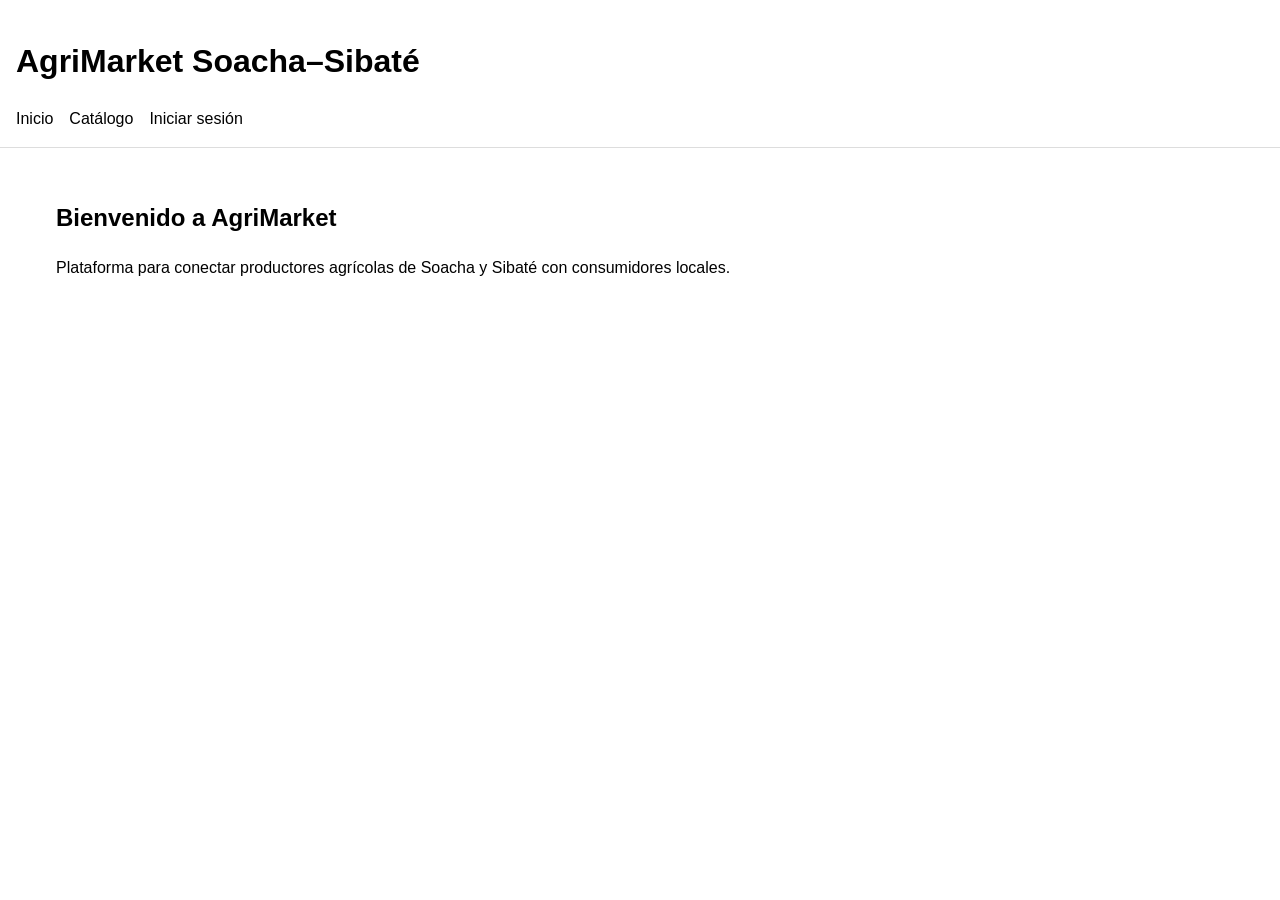
==== index.html @ 5d704b06 "Estructura inicial del proyecto AgriMarket" ====
<!DOCTYPE html>
<html lang="es">
<head>
    <meta charset="UTF-8">
    <meta name="viewport" content="width=device-width, initial-scale=1.0">
    <title>AgriMarket Soacha–Sibaté</title>
    <link rel="stylesheet" href="css/styles.css">
</head>
<body>
    <header>
        <h1>AgriMarket Soacha–Sibaté</h1>
        <nav>
            <a href="index.html">Inicio</a>
            <a href="pages/catalogo.html">Catálogo</a>
            <a href="pages/login.html">Iniciar sesión</a>
        </nav>
    </header>

    <main>
        <section>
            <h2>Bienvenido a AgriMarket</h2>
            <p>Plataforma para conectar productores agrícolas de Soacha y Sibaté con consumidores locales.</p>
        </section>
    </main>

    <script src="js/storage.js"></script>
    <script src="js/app.js"></script>
</body>
</html>
---- css/styles.css ----
/* AgriMarket - Estilos base */

* {
    box-sizing: border-box;
}

body {
    margin: 0;
    font-family: Arial, sans-serif;
    line-height: 1.5;
}

header {
    padding: 1rem;
    border-bottom: 1px solid #ddd;
}

nav {
    display: flex;
    gap: 1rem;
    flex-wrap: wrap;
}

main {
    padding: 2rem 1rem;
    max-width: 1200px;
    margin: 0 auto;
}

a {
    text-decoration: none;
    color: inherit;
}
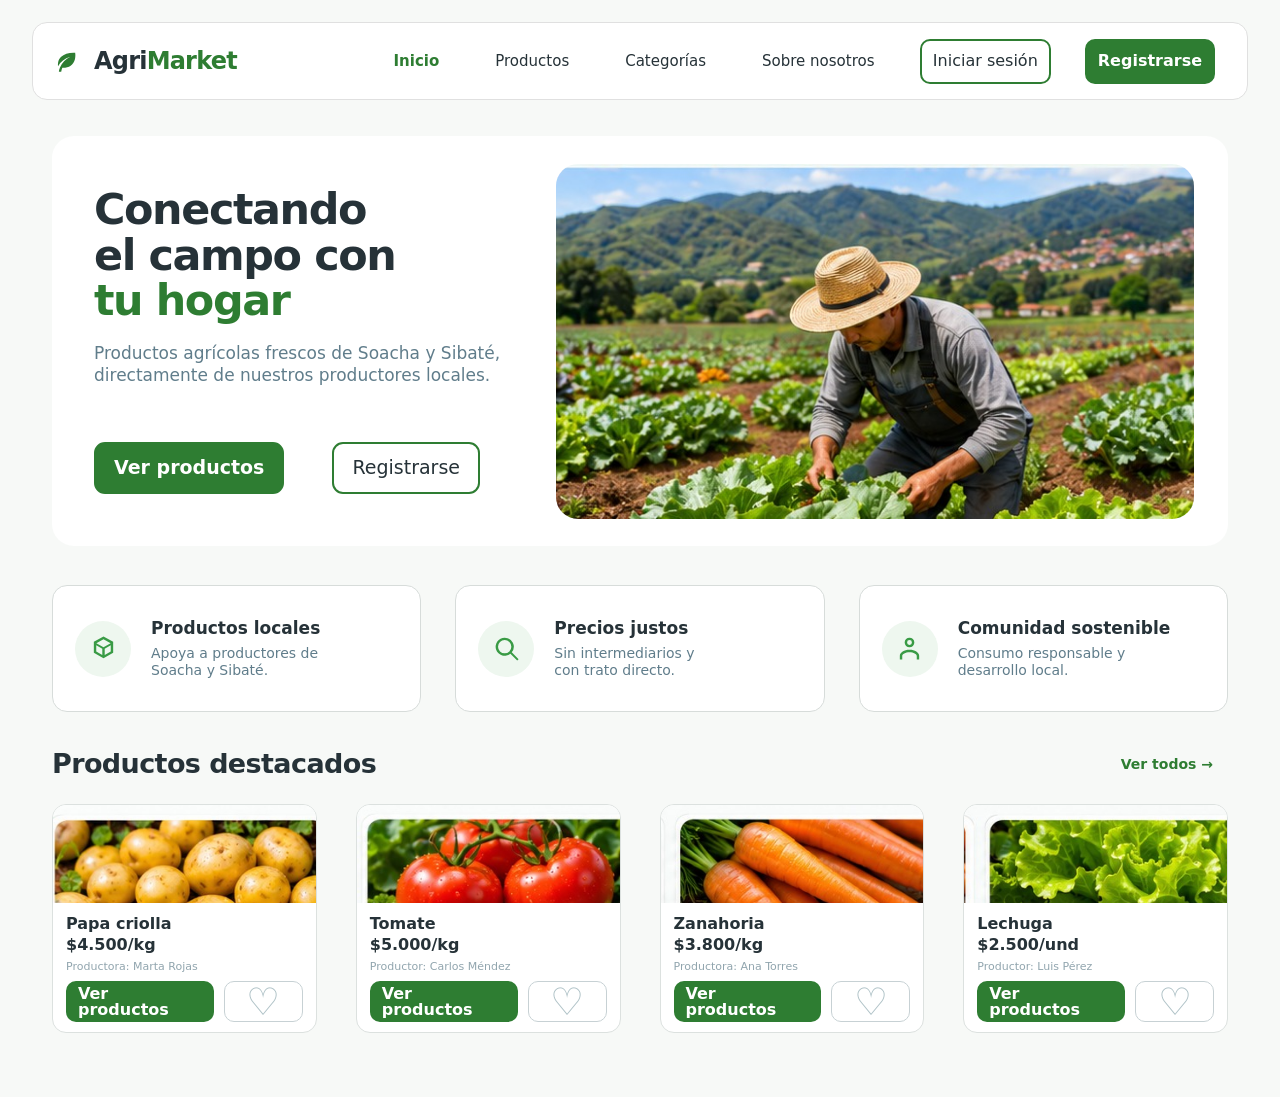
==== commit c7d7f814: "Se Implementala pantalla principal de AgriMarket" ====
--- a/index.html
+++ b/index.html
@@ -1,29 +1,149 @@
 <!DOCTYPE html>
 <html lang="es">
 <head>
-    <meta charset="UTF-8">
-    <meta name="viewport" content="width=device-width, initial-scale=1.0">
-    <title>AgriMarket Soacha–Sibaté</title>
-    <link rel="stylesheet" href="css/styles.css">
+  <meta charset="UTF-8">
+  <meta name="viewport" content="width=device-width, initial-scale=1.0">
+  <meta name="description" content="AgriMarket Soacha–Sibaté conecta consumidores con productores agrícolas locales.">
+  <title>AgriMarket Soacha–Sibaté</title>
+  <link rel="stylesheet" href="css/styles.css">
 </head>
 <body>
-    <header>
-        <h1>AgriMarket Soacha–Sibaté</h1>
-        <nav>
-            <a href="index.html">Inicio</a>
-            <a href="pages/catalogo.html">Catálogo</a>
-            <a href="pages/login.html">Iniciar sesión</a>
-        </nav>
-    </header>
+  <header class="site-header">
+    <a class="brand" href="index.html" aria-label="AgriMarket - Inicio">
+      <span class="brand-icon" aria-hidden="true">
+        <svg viewBox="0 0 24 24"><path d="M19.7 4.3C14.7 4 9.9 5.2 7 8.1c-2.6 2.6-2.7 6.1-2.5 8.1 2.2-4.2 5.8-6.7 10.9-8.4-4.3 2.2-7.5 5.3-9.2 9.6-.6 1.5-.9 2.8-1 3.8h2.1c.2-1.2.5-2.4 1-3.6 5.7.2 9.8-2.5 11.2-7.7.6-2.2.4-4.3.2-5.6Z"/></svg>
+      </span>
+      <span class="brand-name"><span class="brand-dark">Agri</span><span class="brand-green">Market</span></span>
+    </a>
 
-    <main>
-        <section>
-            <h2>Bienvenido a AgriMarket</h2>
-            <p>Plataforma para conectar productores agrícolas de Soacha y Sibaté con consumidores locales.</p>
-        </section>
-    </main>
+    <nav class="main-nav" aria-label="Navegación principal">
+      <a class="active" href="index.html">Inicio</a>
+      <a href="pages/catalogo.html">Productos</a>
+      <a href="pages/catalogo.html#categorias">Categorías</a>
+      <a href="#sobre-nosotros">Sobre nosotros</a>
+    </nav>
 
-    <script src="js/storage.js"></script>
-    <script src="js/app.js"></script>
+    <div class="header-actions">
+      <a class="btn btn-outline btn-small" href="pages/login.html">Iniciar sesión</a>
+      <a class="btn btn-primary btn-small" href="pages/login.html#registro">Registrarse</a>
+    </div>
+  </header>
+
+  <main class="page-shell">
+    <section class="hero" aria-labelledby="hero-title">
+      <div class="hero-copy">
+        <h1 id="hero-title">Conectando<br>el campo con<br><span>tu hogar</span></h1>
+        <p>Productos agrícolas frescos de Soacha y Sibaté,<br>directamente de nuestros productores locales.</p>
+        <div class="hero-actions">
+          <a class="btn btn-primary" href="pages/catalogo.html">Ver productos</a>
+          <a class="btn btn-outline" href="pages/login.html#registro">Registrarse</a>
+        </div>
+      </div>
+
+      <div class="hero-media" aria-label="Productor agrícola trabajando en un cultivo">
+        <img src="assets/img/hero-agricultor.jpg" alt="Productor agrícola trabajando entre cultivos en la región de Soacha y Sibaté">
+      </div>
+    </section>
+
+    <section class="benefits" aria-label="Beneficios de AgriMarket">
+      <article class="benefit-card">
+        <span class="benefit-icon" aria-hidden="true">
+          <svg viewBox="0 0 24 24"><path d="m12 2 8 4.5v9L12 20l-8-4.5v-9L12 2Zm0 2.3L6.1 7.6 12 11l5.9-3.4L12 4.3Zm-6 5v5.1l5 2.9v-5.1L6 9.3Zm7 8 5-2.9V9.3l-5 2.9v5.1Z"/></svg>
+        </span>
+        <div>
+          <h2>Productos locales</h2>
+          <p>Apoya a productores de<br>Soacha y Sibaté.</p>
+        </div>
+      </article>
+
+      <article class="benefit-card">
+        <span class="benefit-icon" aria-hidden="true">
+          <svg viewBox="0 0 24 24"><path d="M10.5 3a7.5 7.5 0 1 0 4.7 13.35L20.85 22 22 20.85l-5.65-5.65A7.5 7.5 0 0 0 10.5 3Zm0 2a5.5 5.5 0 1 1 0 11 5.5 5.5 0 0 1 0-11Z"/></svg>
+        </span>
+        <div>
+          <h2>Precios justos</h2>
+          <p>Sin intermediarios y<br>con trato directo.</p>
+        </div>
+      </article>
+
+      <article class="benefit-card">
+        <span class="benefit-icon" aria-hidden="true">
+          <svg viewBox="0 0 24 24"><path d="M12 3a4 4 0 1 0 0 8 4 4 0 0 0 0-8Zm0 2a2 2 0 1 1 0 4 2 2 0 0 1 0-4Zm0 8c-4.4 0-8 2.2-8 5v3h2v-3c0-1.4 2.6-3 6-3s6 1.6 6 3v3h2v-3c0-2.8-3.6-5-8-5Z"/></svg>
+        </span>
+        <div>
+          <h2>Comunidad sostenible</h2>
+          <p>Consumo responsable y<br>desarrollo local.</p>
+        </div>
+      </article>
+    </section>
+
+    <section class="featured-products" aria-labelledby="featured-title">
+      <div class="section-heading">
+        <h2 id="featured-title">Productos destacados</h2>
+        <a href="pages/catalogo.html">Ver todos <span aria-hidden="true">→</span></a>
+      </div>
+
+      <div class="product-grid">
+        <article class="product-card">
+          <img src="assets/img/papa-criolla.jpg" alt="Papa criolla fresca">
+          <div class="product-content">
+            <h3>Papa criolla</h3>
+            <strong>$4.500/kg</strong>
+            <p>Productora: Marta Rojas</p>
+            <div class="product-actions">
+              <a class="btn btn-primary product-button" href="pages/producto.html?producto=papa-criolla">Ver productos</a>
+              <button class="favorite" type="button" aria-label="Agregar Papa criolla a favoritos">♡</button>
+            </div>
+          </div>
+        </article>
+
+        <article class="product-card">
+          <img src="assets/img/tomate.jpg" alt="Tomates frescos">
+          <div class="product-content">
+            <h3>Tomate</h3>
+            <strong>$5.000/kg</strong>
+            <p>Productor: Carlos Méndez</p>
+            <div class="product-actions">
+              <a class="btn btn-primary product-button" href="pages/producto.html?producto=tomate">Ver productos</a>
+              <button class="favorite" type="button" aria-label="Agregar Tomate a favoritos">♡</button>
+            </div>
+          </div>
+        </article>
+
+        <article class="product-card">
+          <img src="assets/img/zanahoria.jpg" alt="Zanahorias frescas">
+          <div class="product-content">
+            <h3>Zanahoria</h3>
+            <strong>$3.800/kg</strong>
+            <p>Productora: Ana Torres</p>
+            <div class="product-actions">
+              <a class="btn btn-primary product-button" href="pages/producto.html?producto=zanahoria">Ver productos</a>
+              <button class="favorite" type="button" aria-label="Agregar Zanahoria a favoritos">♡</button>
+            </div>
+          </div>
+        </article>
+
+        <article class="product-card">
+          <img src="assets/img/lechuga.jpg" alt="Lechuga fresca">
+          <div class="product-content">
+            <h3>Lechuga</h3>
+            <strong>$2.500/und</strong>
+            <p>Productor: Luis Pérez</p>
+            <div class="product-actions">
+              <a class="btn btn-primary product-button" href="pages/producto.html?producto=lechuga">Ver productos</a>
+              <button class="favorite" type="button" aria-label="Agregar Lechuga a favoritos">♡</button>
+            </div>
+          </div>
+        </article>
+      </div>
+    </section>
+
+    <section id="sobre-nosotros" class="sr-only" aria-label="Sobre nosotros">
+      AgriMarket conecta productores agrícolas locales con consumidores de Soacha y Sibaté.
+    </section>
+  </main>
+
+  <script src="js/storage.js"></script>
+  <script src="js/app.js"></script>
 </body>
 </html>
--- a/css/styles.css
+++ b/css/styles.css
@@ -1,33 +1,492 @@
-/* AgriMarket - Estilos base */
+:root {
+  --green: #2e7d32;
+  --green-action: #2f8f39;
+  --green-soft: #eef7ef;
+  --text: #263238;
+  --muted: #607d8b;
+  --surface: #ffffff;
+  --background: #f7f9f7;
+  --border: #e0e0e0;
+  --radius-lg: 22px;
+  --radius-md: 15px;
+}
 
 * {
-    box-sizing: border-box;
+  box-sizing: border-box;
+}
+
+html {
+  scroll-behavior: smooth;
 }
 
 body {
-    margin: 0;
-    font-family: Arial, sans-serif;
-    line-height: 1.5;
-}
-
-header {
-    padding: 1rem;
-    border-bottom: 1px solid #ddd;
-}
-
-nav {
-    display: flex;
-    gap: 1rem;
+  margin: 0;
+  min-width: 320px;
+  font-family: Inter, ui-sans-serif, system-ui, -apple-system, BlinkMacSystemFont, "Segoe UI", sans-serif;
+  color: var(--text);
+  background: var(--background);
+}
+
+a {
+  color: inherit;
+  text-decoration: none;
+}
+
+button,
+a {
+  -webkit-tap-highlight-color: transparent;
+}
+
+.site-header {
+  width: calc(100% - 64px);
+  max-width: 1384px;
+  min-height: 78px;
+  margin: 22px auto 0;
+  padding: 0 32px 0 20px;
+  display: grid;
+  grid-template-columns: 1fr auto 1fr;
+  align-items: center;
+  gap: 28px;
+  background: var(--surface);
+  border: 1px solid var(--border);
+  border-radius: var(--radius-md);
+}
+
+.brand {
+  display: inline-flex;
+  align-items: center;
+  width: max-content;
+  gap: 14px;
+  font-size: 24px;
+  font-weight: 800;
+  letter-spacing: -0.8px;
+}
+
+.brand-icon {
+  width: 27px;
+  height: 27px;
+  display: grid;
+  place-items: center;
+  color: var(--green);
+}
+
+.brand-icon svg {
+  width: 100%;
+  height: 100%;
+  fill: currentColor;
+}
+
+.brand-dark {
+  color: var(--text);
+}
+
+.brand-green {
+  color: var(--green);
+}
+
+.main-nav {
+  display: flex;
+  align-items: center;
+  gap: 56px;
+  white-space: nowrap;
+  font-size: 15px;
+}
+
+.main-nav a {
+  transition: color .18s ease;
+}
+
+.main-nav a:hover,
+.main-nav .active {
+  color: var(--green);
+}
+
+.main-nav .active {
+  font-weight: 700;
+}
+
+.header-actions {
+  justify-self: end;
+  display: flex;
+  align-items: center;
+  gap: 34px;
+}
+
+.btn {
+  min-height: 52px;
+  padding: 0 18px;
+  display: inline-flex;
+  align-items: center;
+  justify-content: center;
+  border: 2px solid transparent;
+  border-radius: 11px;
+  font: inherit;
+  font-size: 19px;
+  line-height: 1;
+  cursor: pointer;
+  transition: transform .16s ease, background .16s ease, border-color .16s ease;
+}
+
+.btn:hover {
+  transform: translateY(-1px);
+}
+
+.btn-primary {
+  color: #fff;
+  background: var(--green);
+  border-color: var(--green);
+  font-weight: 700;
+}
+
+.btn-primary:hover {
+  background: #256b29;
+  border-color: #256b29;
+}
+
+.btn-outline {
+  color: var(--text);
+  background: var(--surface);
+  border-color: var(--green);
+  font-weight: 500;
+}
+
+.btn-outline:hover {
+  background: #f5fbf5;
+}
+
+.btn-small {
+  min-height: 45px;
+  padding: 0 11px;
+  font-size: 16px;
+  border-radius: 10px;
+}
+
+.page-shell {
+  width: calc(100% - 104px);
+  max-width: 1344px;
+  margin: 36px auto 64px;
+}
+
+.hero {
+  min-height: 409px;
+  padding: 28px 34px 27px 42px;
+  display: grid;
+  grid-template-columns: 42% 58%;
+  align-items: center;
+  background: var(--surface);
+  border-radius: 22px;
+}
+
+.hero-copy {
+  align-self: stretch;
+  display: flex;
+  flex-direction: column;
+  justify-content: center;
+  padding-bottom: 2px;
+}
+
+.hero h1 {
+  margin: 0 0 18px;
+  max-width: 460px;
+  font-size: clamp(42px, 3.35vw, 49px);
+  line-height: 1.06;
+  letter-spacing: -1.4px;
+  font-weight: 800;
+}
+
+.hero h1 span {
+  color: var(--green);
+}
+
+.hero-copy > p {
+  margin: 0;
+  color: var(--muted);
+  font-size: 17px;
+  line-height: 1.32;
+}
+
+.hero-actions {
+  margin-top: 55px;
+  display: flex;
+  gap: 48px;
+}
+
+.hero-media {
+  position: relative;
+  width: 100%;
+  height: 355px;
+  overflow: hidden;
+  border-radius: 22px;
+  background: #dfe8de;
+}
+
+.hero-media img {
+  width: 100%;
+  height: 100%;
+  display: block;
+  object-fit: cover;
+  object-position: center center;
+}
+
+.benefits {
+  margin-top: 39px;
+  display: grid;
+  grid-template-columns: repeat(3, 1fr);
+  gap: 34px;
+}
+
+.benefit-card {
+  min-height: 127px;
+  padding: 24px 22px;
+  display: flex;
+  align-items: center;
+  gap: 20px;
+  background: var(--surface);
+  border: 1px solid #d7dcda;
+  border-radius: 15px;
+}
+
+.benefit-icon {
+  flex: 0 0 auto;
+  width: 56px;
+  height: 56px;
+  display: grid;
+  place-items: center;
+  color: #399b45;
+  background: var(--green-soft);
+  border-radius: 50%;
+}
+
+.benefit-icon svg {
+  width: 29px;
+  height: 29px;
+  fill: currentColor;
+}
+
+.benefit-card h2 {
+  margin: 0 0 7px;
+  font-size: 17px;
+  line-height: 1.2;
+}
+
+.benefit-card p {
+  margin: 0;
+  color: var(--muted);
+  font-size: 14px;
+  line-height: 1.2;
+}
+
+.featured-products {
+  margin-top: 36px;
+}
+
+.section-heading {
+  margin-bottom: 25px;
+  display: flex;
+  align-items: center;
+  justify-content: space-between;
+}
+
+.section-heading h2 {
+  margin: 0;
+  font-size: 27px;
+  letter-spacing: -0.6px;
+}
+
+.section-heading a {
+  margin-right: 15px;
+  color: var(--green);
+  font-size: 14px;
+  font-weight: 700;
+}
+
+.product-grid {
+  display: grid;
+  grid-template-columns: repeat(4, minmax(0, 1fr));
+  gap: 39px;
+}
+
+.product-card {
+  overflow: hidden;
+  background: var(--surface);
+  border: 1px solid #dce1df;
+  border-radius: 14px;
+}
+
+.product-card > img {
+  width: 100%;
+  height: 98px;
+  display: block;
+  object-fit: cover;
+}
+
+.product-content {
+  padding: 11px 13px 10px;
+}
+
+.product-content h3 {
+  margin: 0 0 2px;
+  font-size: 16px;
+  line-height: 1.2;
+}
+
+.product-content strong {
+  display: block;
+  font-size: 16px;
+  line-height: 1.25;
+}
+
+.product-content p {
+  margin: 5px 0 8px;
+  color: #91a5ae;
+  font-size: 11px;
+  line-height: 1.2;
+}
+
+.product-actions {
+  display: grid;
+  grid-template-columns: minmax(0, 1fr) 79px;
+  gap: 10px;
+}
+
+.product-button {
+  min-height: 41px;
+  padding: 0 10px;
+  border-radius: 10px;
+  font-size: 16px;
+}
+
+.favorite {
+  height: 41px;
+  display: grid;
+  place-items: center;
+  border: 1px solid #c7d1d4;
+  border-radius: 10px;
+  background: #fff;
+  color: #aec1c6;
+  font-size: 38px;
+  line-height: .7;
+  cursor: pointer;
+  transition: color .16s ease, border-color .16s ease, background .16s ease;
+}
+
+.favorite:hover,
+.favorite.is-favorite {
+  color: var(--green);
+  border-color: var(--green);
+  background: #f5fbf5;
+}
+
+.sr-only {
+  position: absolute;
+  width: 1px;
+  height: 1px;
+  padding: 0;
+  margin: -1px;
+  overflow: hidden;
+  clip: rect(0, 0, 0, 0);
+  white-space: nowrap;
+  border: 0;
+}
+
+@media (max-width: 1120px) {
+  .site-header {
+    grid-template-columns: 1fr auto;
+  }
+
+  .main-nav {
+    grid-column: 1 / -1;
+    grid-row: 2;
+    justify-content: center;
+    padding-bottom: 15px;
+  }
+
+  .hero {
+    grid-template-columns: 1fr 1.25fr;
+  }
+
+  .product-grid {
+    grid-template-columns: repeat(2, minmax(0, 1fr));
+  }
+}
+
+@media (max-width: 820px) {
+  .site-header,
+  .page-shell {
+    width: calc(100% - 28px);
+  }
+
+  .site-header {
+    padding: 14px 16px;
+    grid-template-columns: 1fr;
+  }
+
+  .brand,
+  .header-actions {
+    justify-self: center;
+  }
+
+  .main-nav {
+    gap: 20px;
     flex-wrap: wrap;
-}
-
-main {
-    padding: 2rem 1rem;
-    max-width: 1200px;
-    margin: 0 auto;
-}
-
-a {
-    text-decoration: none;
-    color: inherit;
-}
+  }
+
+  .hero {
+    padding: 30px 24px;
+    grid-template-columns: 1fr;
+    gap: 30px;
+  }
+
+  .hero-copy > p br {
+    display: none;
+  }
+
+  .hero-actions {
+    margin-top: 30px;
+    gap: 14px;
+  }
+
+  .benefits {
+    grid-template-columns: 1fr;
+  }
+
+  .product-grid {
+    grid-template-columns: 1fr 1fr;
+    gap: 18px;
+  }
+}
+
+@media (max-width: 560px) {
+  .main-nav {
+    font-size: 14px;
+  }
+
+  .header-actions {
+    width: 100%;
+    gap: 10px;
+  }
+
+  .header-actions .btn {
+    flex: 1;
+  }
+
+  .hero h1 {
+    font-size: 39px;
+  }
+
+  .hero-media {
+    height: 250px;
+  }
+
+  .hero-actions {
+    flex-direction: column;
+  }
+
+  .product-grid {
+    grid-template-columns: 1fr;
+  }
+
+  .section-heading {
+    align-items: end;
+  }
+}
